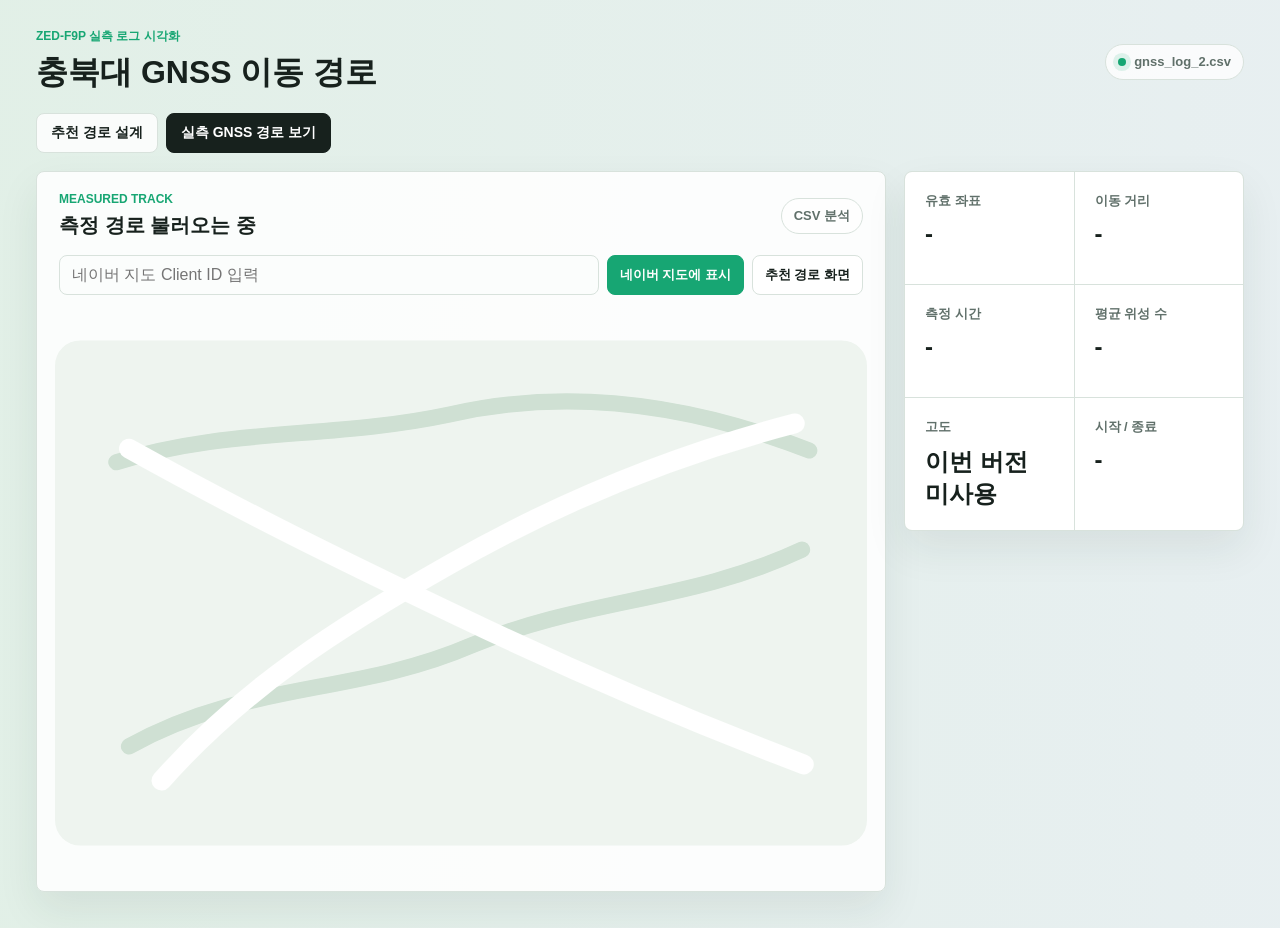
==== walked_path.html @ 3485643a "Add walked path page" ====
<!DOCTYPE html>
<html lang="ko">
<head>
  <meta charset="UTF-8">
  <meta name="viewport" content="width=device-width, initial-scale=1.0">
  <title>GNSS Walked Path</title>
  <link rel="stylesheet" href="styles.css">
</head>
<body>
  <header class="topbar">
    <div>
      <p class="eyebrow">ZED-F9P 실측 로그 시각화</p>
      <h1>충북대 GNSS 이동 경로</h1>
    </div>
    <div class="status-pill"><span class="dot"></span>gnss_log_2.csv</div>
  </header>

  <nav class="quick-links" aria-label="페이지 이동">
    <a class="quick-link" href="index.html">추천 경로 설계</a>
    <a class="quick-link active" href="walked_path.html">실측 GNSS 경로 보기</a>
  </nav>

  <main class="walk-shell">
    <section class="walk-map-panel">
      <div class="map-toolbar">
        <div>
          <p class="eyebrow">Measured Track</p>
          <h2 id="walkTitle">측정 경로 불러오는 중</h2>
        </div>
        <div class="route-badge" id="walkBadge">CSV 분석</div>
      </div>
      <div class="naver-config">
        <input id="walkNaverClientId" type="password" placeholder="네이버 지도 Client ID 입력">
        <button id="loadWalkNaverMap">네이버 지도에 표시</button>
        <a href="index.html">추천 경로 화면</a>
      </div>
      <div class="walk-map-wrap">
        <div id="walkNaverMap" class="naver-map" aria-label="네이버 지도 기반 실측 이동 경로"></div>
        <svg id="walkSvg" class="walk-svg" viewBox="0 0 900 560" role="img" aria-label="GNSS 실측 이동 경로">
          <rect x="0" y="0" width="900" height="560" rx="28" fill="#eef4ef"></rect>
          <path d="M68 135 C192 96 306 110 438 82 C570 52 702 70 836 122" class="terrain-line"></path>
          <path d="M82 450 C210 378 332 394 462 338 C586 286 704 290 828 232" class="terrain-line"></path>
          <path d="M82 120 C204 188 318 244 448 306 C586 372 704 422 830 470" class="road"></path>
          <path d="M118 488 C210 384 318 316 438 248 C564 176 690 126 820 92" class="road"></path>
          <path id="walkTrack" class="measured-track" d=""></path>
          <g id="walkPoints"></g>
        </svg>
      </div>
    </section>

    <section class="walk-summary-panel">
      <div class="metric"><span>유효 좌표</span><strong id="pointCount">-</strong></div>
      <div class="metric"><span>이동 거리</span><strong id="walkDistance">-</strong></div>
      <div class="metric"><span>측정 시간</span><strong id="walkDuration">-</strong></div>
      <div class="metric"><span>평균 위성 수</span><strong id="avgSatellites">-</strong></div>
      <div class="metric"><span>고도</span><strong id="altRange">이번 버전 미사용</strong></div>
      <div class="metric"><span>시작 / 종료</span><strong id="startEnd">-</strong></div>
    </section>
  </main>

  <script src="walked_path.js"></script>
</body>
</html>
---- styles.css ----
:root {
  --ink: #17211d;
  --muted: #60706a;
  --panel: #ffffff;
  --line: #d8e2dc;
  --mint: #17a673;
  --blue: #2f80ed;
  --amber: #f1a638;
  --coral: #e96754;
  --ground: #f3f6f1;
}

* {
  box-sizing: border-box;
}

body {
  margin: 0;
  min-height: 100vh;
  color: var(--ink);
  font-family: "Segoe UI", "Noto Sans KR", Arial, sans-serif;
  background:
    linear-gradient(90deg, rgba(23, 166, 115, .08), rgba(47, 128, 237, .06)),
    var(--ground);
}

.topbar {
  display: flex;
  align-items: center;
  justify-content: space-between;
  gap: 24px;
  padding: 28px 36px 18px;
}

.quick-links {
  display: flex;
  flex-wrap: wrap;
  gap: 8px;
  padding: 0 36px 18px;
}

.quick-link {
  display: inline-flex;
  align-items: center;
  justify-content: center;
  min-height: 40px;
  padding: 0 14px;
  border: 1px solid var(--line);
  border-radius: 8px;
  color: var(--ink);
  background: rgba(255, 255, 255, .82);
  font-size: 14px;
  font-weight: 800;
  text-decoration: none;
}

.quick-link.active {
  color: #ffffff;
  border-color: var(--ink);
  background: var(--ink);
}

.eyebrow {
  margin: 0 0 6px;
  color: var(--mint);
  font-size: 12px;
  font-weight: 800;
  text-transform: uppercase;
}

h1,
h2 {
  margin: 0;
  letter-spacing: 0;
}

h1 {
  font-size: 32px;
}

h2 {
  font-size: 20px;
}

.status-pill,
.route-badge {
  display: inline-flex;
  align-items: center;
  gap: 8px;
  min-height: 36px;
  padding: 8px 12px;
  border: 1px solid var(--line);
  border-radius: 999px;
  color: var(--muted);
  background: rgba(255, 255, 255, .78);
  font-size: 13px;
  font-weight: 700;
}

.dot {
  width: 8px;
  height: 8px;
  border-radius: 50%;
  background: var(--mint);
  box-shadow: 0 0 0 5px rgba(23, 166, 115, .13);
}

.app-shell {
  display: grid;
  grid-template-columns: 300px minmax(380px, 1fr) 310px;
  gap: 18px;
  padding: 0 36px 36px;
}

.control-panel,
.map-panel,
.summary-panel,
.candidate-panel {
  border: 1px solid var(--line);
  border-radius: 8px;
  background: rgba(255, 255, 255, .88);
  box-shadow: 0 18px 42px rgba(28, 54, 43, .08);
}

.control-panel,
.candidate-panel {
  padding: 20px;
}

.section-title {
  display: flex;
  align-items: center;
  gap: 10px;
  margin-bottom: 18px;
}

.section-title span {
  display: grid;
  place-items: center;
  width: 34px;
  height: 34px;
  border-radius: 50%;
  color: white;
  background: var(--ink);
  font-size: 12px;
  font-weight: 800;
}

label {
  display: block;
  margin: 16px 0 8px;
  color: #31413b;
  font-size: 13px;
  font-weight: 800;
}

select,
button,
input {
  font: inherit;
}

select {
  width: 100%;
  height: 44px;
  padding: 0 12px;
  border: 1px solid var(--line);
  border-radius: 8px;
  color: var(--ink);
  background: #fbfdfc;
}

.segmented {
  display: grid;
  grid-template-columns: repeat(3, 1fr);
  gap: 6px;
}

.segmented button,
.primary-action,
.secondary-action {
  border: 0;
  border-radius: 8px;
  cursor: pointer;
  font-weight: 800;
}

.segmented button {
  height: 42px;
  color: var(--muted);
  background: #eef4ef;
}

.segmented button.active {
  color: #ffffff;
  background: var(--ink);
}

.pace-row {
  display: flex;
  align-items: center;
  gap: 12px;
}

.pace-row input {
  width: 100%;
  accent-color: var(--mint);
}

.pace-row strong {
  min-width: 78px;
  font-size: 14px;
}

.node-picker {
  display: grid;
  gap: 8px;
  max-height: 300px;
  overflow: auto;
  padding-right: 4px;
}

.node-group-title {
  margin-top: 8px;
  color: var(--mint);
  font-size: 12px;
  font-weight: 900;
}

.node-option {
  display: flex;
  align-items: center;
  gap: 9px;
  min-height: 38px;
  margin: 0;
  padding: 8px 10px;
  border: 1px solid var(--line);
  border-radius: 8px;
  color: #31413b;
  background: #fbfdfc;
  font-size: 13px;
  font-weight: 800;
  cursor: pointer;
}

.selected-node-button {
  width: 100%;
  text-align: left;
  justify-content: space-between;
}

.selected-node-button span {
  line-height: 1.35;
}

.delete-node {
  flex: 0 0 auto;
  padding: 5px 8px;
  border-radius: 999px;
  color: #ffffff;
  background: #e96754;
  font-size: 11px;
  font-style: normal;
  font-weight: 900;
}

.node-option input {
  width: 16px;
  height: 16px;
  accent-color: var(--mint);
}

.node-order {
  min-height: 38px;
  margin-top: 8px;
  padding: 9px 10px;
  border-radius: 8px;
  color: #315045;
  background: #f2faf6;
  font-size: 12px;
  font-weight: 800;
  line-height: 1.55;
}

.segment-list {
  display: grid;
  gap: 8px;
  min-height: 40px;
  padding: 10px;
  border: 1px solid var(--line);
  border-radius: 8px;
  color: var(--muted);
  background: #fbfdfc;
  font-size: 12px;
  font-weight: 800;
  line-height: 1.5;
}

.map-segment-summary {
  margin: 0 18px 18px;
}

.segment-item {
  display: flex;
  justify-content: space-between;
  gap: 10px;
  color: #31413b;
}

.segment-item span {
  display: grid;
  gap: 2px;
}

.segment-item em {
  color: var(--muted);
  font-size: 11px;
  font-style: normal;
  font-weight: 700;
}

.segment-item strong {
  color: var(--mint);
  white-space: nowrap;
}

.primary-action,
.secondary-action {
  width: 100%;
  height: 48px;
  margin-top: 22px;
}

.primary-action {
  color: #ffffff;
  background: linear-gradient(135deg, var(--mint), var(--blue));
}

.secondary-action {
  color: var(--ink);
  border: 1px solid var(--line);
  background: #ffffff;
}

.map-panel {
  overflow: hidden;
}

.map-toolbar {
  display: flex;
  align-items: center;
  justify-content: space-between;
  gap: 14px;
  padding: 20px 22px 0;
}

.naver-config {
  display: grid;
  grid-template-columns: minmax(160px, 1fr) auto auto;
  gap: 8px;
  padding: 16px 22px 0;
}

.naver-config input {
  min-width: 0;
  height: 40px;
  padding: 0 12px;
  border: 1px solid var(--line);
  border-radius: 8px;
  color: var(--ink);
  background: #fbfdfc;
}

.naver-config button,
.naver-config a {
  display: inline-flex;
  align-items: center;
  justify-content: center;
  min-height: 40px;
  padding: 0 12px;
  border: 1px solid var(--line);
  border-radius: 8px;
  color: var(--ink);
  background: #ffffff;
  font-size: 13px;
  font-weight: 800;
  text-decoration: none;
  cursor: pointer;
}

.naver-config button {
  color: #ffffff;
  border-color: var(--mint);
  background: var(--mint);
}

.calibration-panel {
  display: grid;
  grid-template-columns: minmax(170px, 1fr) auto auto auto;
  gap: 8px;
  padding: 10px 22px 0;
}

.calibration-panel select,
.calibration-panel button {
  min-height: 38px;
  border: 1px solid var(--line);
  border-radius: 8px;
  color: var(--ink);
  background: #ffffff;
  font-size: 13px;
  font-weight: 800;
}

.calibration-panel button {
  padding: 0 12px;
  cursor: pointer;
}

.calibration-panel button.active {
  color: #ffffff;
  border-color: var(--coral);
  background: var(--coral);
}

.custom-node-panel {
  display: grid;
  grid-template-columns: minmax(180px, 1fr) 90px auto auto;
  gap: 8px;
  padding: 10px 22px 0;
}

.custom-node-panel input,
.custom-node-panel button,
.segment-override-panel input,
.segment-override-panel select,
.segment-override-panel button {
  min-height: 38px;
  border: 1px solid var(--line);
  border-radius: 8px;
  color: var(--ink);
  background: #ffffff;
  font-size: 13px;
  font-weight: 800;
}

.custom-node-panel input,
.segment-override-panel input,
.segment-override-panel select {
  min-width: 0;
  padding: 0 12px;
}

.custom-node-panel button,
.segment-override-panel button {
  padding: 0 12px;
  cursor: pointer;
}

.custom-node-panel button.active {
  color: #ffffff;
  border-color: var(--blue);
  background: var(--blue);
}

.segment-override-panel {
  display: grid;
  grid-template-columns: minmax(180px, 1fr) 120px 120px auto auto;
  gap: 8px;
  padding: 10px 22px 0;
}

.campus-map {
  position: relative;
  padding: 18px;
}

.naver-map {
  display: none;
  width: 100%;
  min-height: 460px;
  border-radius: 8px;
  overflow: hidden;
  background: #eef4ef;
}

.map-panel.naver-ready .naver-map {
  display: block;
}

.map-panel.naver-ready .campus-map svg,
.map-panel.naver-ready .campus-map .fallback-notice {
  display: none;
}

.fallback-notice {
  margin-bottom: 10px;
  padding: 10px 12px;
  border: 1px solid #cfe4d8;
  border-radius: 8px;
  color: #315045;
  background: #f2faf6;
  font-size: 13px;
  font-weight: 700;
}

.campus-map svg {
  display: block;
  width: 100%;
  min-height: 460px;
}

.terrain-line {
  fill: none;
  stroke: #cfe0d3;
  stroke-width: 18;
  stroke-linecap: round;
}

.road {
  fill: none;
  stroke: #ffffff;
  stroke-width: 22;
  stroke-linecap: round;
}

.road.secondary {
  stroke-width: 15;
  stroke: #f7fbf8;
}

.route-path {
  fill: none;
  stroke: url(#greenPath);
  stroke-width: 14;
  stroke-linecap: round;
  stroke-dasharray: 18 10;
}

.measured-track {
  fill: none;
  stroke: #e96754;
  stroke-width: 8;
  stroke-linecap: round;
  stroke-linejoin: round;
  filter: drop-shadow(0 10px 10px rgba(85, 34, 26, .18));
}

.measured-base-path {
  fill: none;
  stroke: #e96754;
  stroke-width: 10;
  stroke-linecap: round;
  stroke-linejoin: round;
  stroke-opacity: .62;
  cursor: crosshair;
}

.measured-node {
  fill: #2f80ed;
  stroke: #ffffff;
  stroke-width: 5;
  cursor: pointer;
}

.measured-node.selected {
  fill: #17a673;
}

.node-tooltip rect {
  fill: #ffffff;
  stroke: #d8e2dc;
  stroke-width: 2;
  filter: drop-shadow(0 8px 12px rgba(28, 54, 43, .16));
}

.node-tooltip text {
  fill: #17211d;
  font-size: 16px;
  font-weight: 900;
}

.node-tooltip .node-tooltip-sub {
  fill: #60706a;
  font-size: 12px;
  font-weight: 800;
}

.walk-label {
  fill: #17211d;
  font-size: 18px;
  font-weight: 900;
}

.building rect {
  fill: #ffffff;
  stroke: #c8d7d0;
  stroke-width: 2;
}

.building text,
.field text,
.gate text {
  text-anchor: middle;
  font-size: 18px;
  font-weight: 800;
  fill: #26342f;
}

.field ellipse {
  fill: #dff0e2;
  stroke: #17a673;
  stroke-width: 3;
}

.field ellipse + ellipse {
  fill: none;
  stroke: #7fbea2;
  stroke-width: 2;
}

.gate circle,
.route-point {
  fill: #17211d;
  stroke: #ffffff;
  stroke-width: 5;
}

.route-point.end {
  fill: var(--coral);
}

.summary-panel {
  display: grid;
  grid-template-columns: repeat(2, 1fr);
  gap: 1px;
  overflow: hidden;
  align-self: start;
  background: var(--line);
}

.metric {
  min-height: 112px;
  padding: 20px;
  background: #ffffff;
}

.metric span {
  display: block;
  color: var(--muted);
  font-size: 13px;
  font-weight: 800;
}

.metric strong {
  display: block;
  margin-top: 10px;
  font-size: 24px;
}

.candidate-panel {
  grid-column: 3;
}

.walk-shell {
  display: grid;
  grid-template-columns: minmax(480px, 1fr) 340px;
  gap: 18px;
  padding: 0 36px 36px;
}

.walk-map-panel,
.walk-summary-panel {
  border: 1px solid var(--line);
  border-radius: 8px;
  background: rgba(255, 255, 255, .88);
  box-shadow: 0 18px 42px rgba(28, 54, 43, .08);
  overflow: hidden;
}

.walk-map-wrap {
  padding: 18px;
}

.walk-svg {
  display: block;
  width: 100%;
  min-height: 560px;
}

.walk-summary-panel {
  display: grid;
  grid-template-columns: repeat(2, 1fr);
  gap: 1px;
  align-self: start;
  background: var(--line);
}

.walk-map-panel.naver-ready .naver-map {
  display: block;
}

.walk-map-panel.naver-ready .walk-svg {
  display: none;
}

.route-list {
  display: grid;
  gap: 10px;
}

.route-card {
  width: 100%;
  border: 1px solid var(--line);
  border-radius: 8px;
  padding: 14px;
  text-align: left;
  color: var(--ink);
  background: #fbfdfc;
  cursor: pointer;
}

.route-card.active {
  border-color: var(--mint);
  box-shadow: inset 4px 0 0 var(--mint);
}

.route-card h3 {
  margin: 0 0 8px;
  font-size: 16px;
}

.route-card p {
  margin: 0;
  color: var(--muted);
  font-size: 13px;
  line-height: 1.55;
}

.chip-row {
  display: flex;
  flex-wrap: wrap;
  gap: 6px;
  margin-top: 10px;
}

.chip {
  padding: 5px 8px;
  border-radius: 999px;
  color: #33443e;
  background: #edf4f1;
  font-size: 12px;
  font-weight: 800;
}

@media (max-width: 1100px) {
  .app-shell {
    grid-template-columns: 280px 1fr;
  }

  .summary-panel,
  .candidate-panel,
  .walk-map-panel,
  .walk-summary-panel {
    grid-column: 1 / -1;
  }

  .walk-shell {
    grid-template-columns: 1fr;
  }
}

@media (max-width: 760px) {
  .topbar {
    align-items: flex-start;
    flex-direction: column;
    padding: 22px 18px 14px;
  }

  .quick-links {
    padding: 0 18px 14px;
  }

  .quick-link {
    flex: 1 1 170px;
  }

  .app-shell {
    grid-template-columns: 1fr;
    padding: 0 18px 24px;
  }

  .map-toolbar {
    align-items: flex-start;
    flex-direction: column;
  }

  .naver-config {
    grid-template-columns: 1fr;
    padding: 14px 18px 0;
  }

  .calibration-panel {
    grid-template-columns: 1fr;
    padding: 10px 18px 0;
  }

  .custom-node-panel {
    grid-template-columns: 1fr;
    padding: 10px 18px 0;
  }

  .segment-override-panel {
    grid-template-columns: 1fr;
    padding: 10px 18px 0;
  }

  .campus-map svg {
    min-height: 320px;
  }

  .naver-map {
    min-height: 320px;
  }

  .summary-panel,
  .candidate-panel {
    grid-column: auto;
  }

  .walk-shell {
    grid-template-columns: 1fr;
    padding: 0 18px 24px;
  }

  .walk-svg {
    min-height: 360px;
  }
}
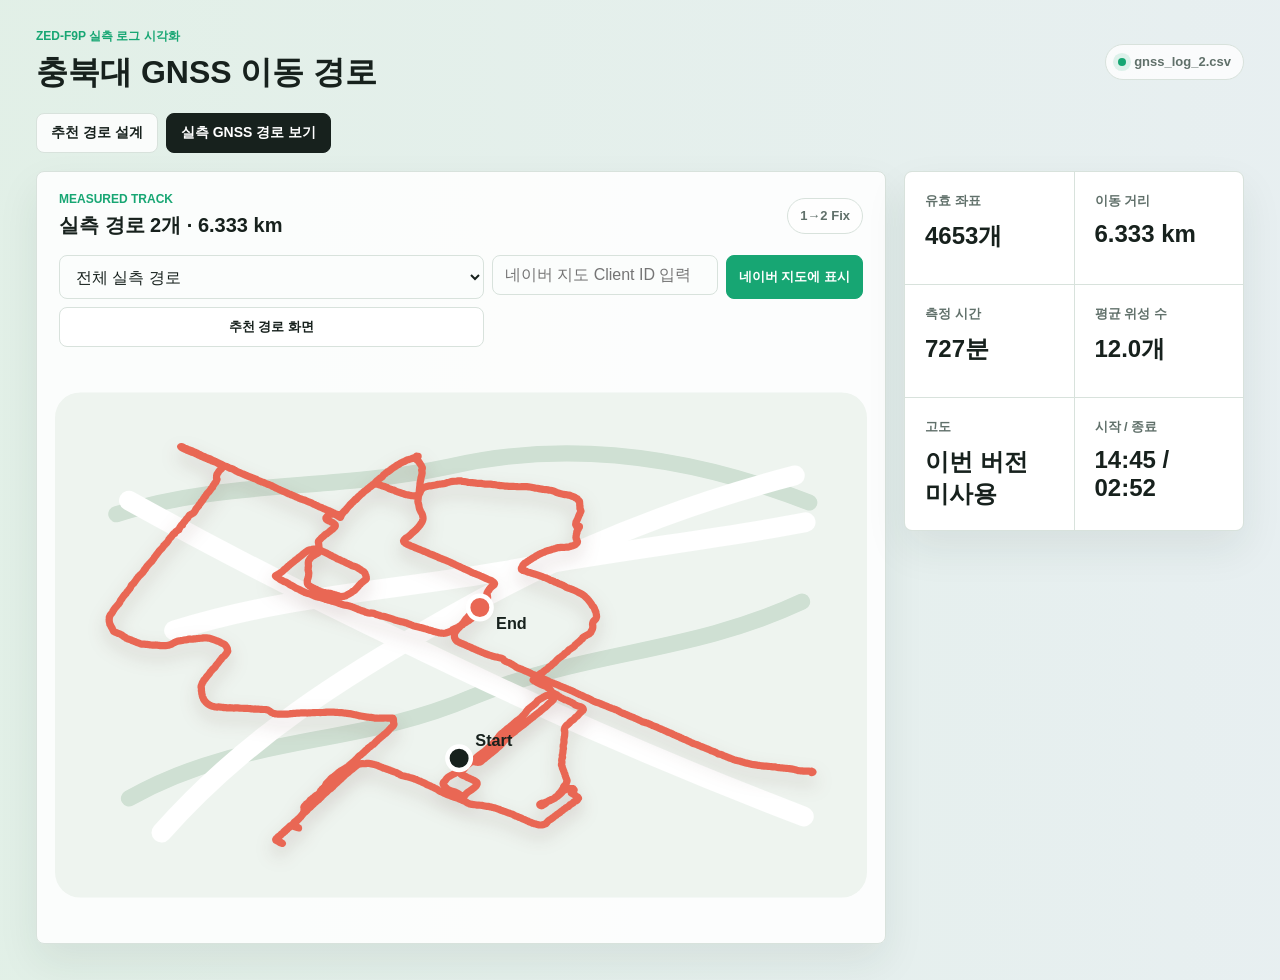
==== commit 815b83ee: "Update campus run navigator" ====
--- a/walked_path.html
+++ b/walked_path.html
@@ -12,7 +12,10 @@
       <p class="eyebrow">ZED-F9P 실측 로그 시각화</p>
       <h1>충북대 GNSS 이동 경로</h1>
     </div>
-    <div class="status-pill"><span class="dot"></span>gnss_log_2.csv</div>
+    <div class="status-pill">
+      <span class="dot"></span>
+      gnss_log_2.csv
+    </div>
   </header>
 
   <nav class="quick-links" aria-label="페이지 이동">
@@ -29,11 +32,18 @@
         </div>
         <div class="route-badge" id="walkBadge">CSV 분석</div>
       </div>
+
       <div class="naver-config">
+        <select id="walkMeasuredLog" aria-label="실측 로그 선택">
+          <option value="all" selected>전체 실측 경로</option>
+          <option value="gnss_log_2.csv">실측 경로 1</option>
+          <option value="gnss_log_3.csv">실측 경로 2</option>
+        </select>
         <input id="walkNaverClientId" type="password" placeholder="네이버 지도 Client ID 입력">
         <button id="loadWalkNaverMap">네이버 지도에 표시</button>
         <a href="index.html">추천 경로 화면</a>
       </div>
+
       <div class="walk-map-wrap">
         <div id="walkNaverMap" class="naver-map" aria-label="네이버 지도 기반 실측 이동 경로"></div>
         <svg id="walkSvg" class="walk-svg" viewBox="0 0 900 560" role="img" aria-label="GNSS 실측 이동 경로">
@@ -42,6 +52,7 @@
           <path d="M82 450 C210 378 332 394 462 338 C586 286 704 290 828 232" class="terrain-line"></path>
           <path d="M82 120 C204 188 318 244 448 306 C586 372 704 422 830 470" class="road"></path>
           <path d="M118 488 C210 384 318 316 438 248 C564 176 690 126 820 92" class="road"></path>
+          <path d="M132 264 C252 226 370 220 498 198 C628 174 728 164 832 144" class="road"></path>
           <path id="walkTrack" class="measured-track" d=""></path>
           <g id="walkPoints"></g>
         </svg>
@@ -49,12 +60,30 @@
     </section>
 
     <section class="walk-summary-panel">
-      <div class="metric"><span>유효 좌표</span><strong id="pointCount">-</strong></div>
-      <div class="metric"><span>이동 거리</span><strong id="walkDistance">-</strong></div>
-      <div class="metric"><span>측정 시간</span><strong id="walkDuration">-</strong></div>
-      <div class="metric"><span>평균 위성 수</span><strong id="avgSatellites">-</strong></div>
-      <div class="metric"><span>고도</span><strong id="altRange">이번 버전 미사용</strong></div>
-      <div class="metric"><span>시작 / 종료</span><strong id="startEnd">-</strong></div>
+      <div class="metric">
+        <span>유효 좌표</span>
+        <strong id="pointCount">-</strong>
+      </div>
+      <div class="metric">
+        <span>이동 거리</span>
+        <strong id="walkDistance">-</strong>
+      </div>
+      <div class="metric">
+        <span>측정 시간</span>
+        <strong id="walkDuration">-</strong>
+      </div>
+      <div class="metric">
+        <span>평균 위성 수</span>
+        <strong id="avgSatellites">-</strong>
+      </div>
+      <div class="metric">
+        <span>고도</span>
+        <strong id="altRange">-</strong>
+      </div>
+      <div class="metric">
+        <span>시작 / 종료</span>
+        <strong id="startEnd">-</strong>
+      </div>
     </section>
   </main>
 
--- a/styles.css
+++ b/styles.css
@@ -115,6 +115,7 @@
 .control-panel,
 .map-panel,
 .summary-panel,
+.graph-panel,
 .candidate-panel {
   border: 1px solid var(--line);
   border-radius: 8px;
@@ -123,7 +124,8 @@
 }
 
 .control-panel,
-.candidate-panel {
+.candidate-panel,
+.graph-panel {
   padding: 20px;
 }
 
@@ -170,6 +172,16 @@
   background: #fbfdfc;
 }
 
+.graph-input {
+  width: 100%;
+  height: 44px;
+  padding: 0 12px;
+  border: 1px solid var(--line);
+  border-radius: 8px;
+  color: var(--ink);
+  background: #fbfdfc;
+}
+
 .segmented {
   display: grid;
   grid-template-columns: repeat(3, 1fr);
@@ -183,6 +195,23 @@
   border-radius: 8px;
   cursor: pointer;
   font-weight: 800;
+}
+
+.secondary-action.compact {
+  height: 42px;
+  margin-top: 0;
+}
+
+.secondary-action.danger {
+  color: #b5392d;
+  border-color: #f0c7c0;
+}
+
+.graph-actions {
+  display: grid;
+  grid-template-columns: 1fr 1fr;
+  gap: 8px;
+  margin-top: 8px;
 }
 
 .segmented button {
@@ -563,8 +592,53 @@
   cursor: pointer;
 }
 
+.measured-node.candidate {
+  fill: #ffffff;
+  stroke: #e96754;
+  stroke-width: 3;
+}
+
+.measured-node.candidate.chosen {
+  fill: #dff7eb;
+  stroke: #17a673;
+}
+
 .measured-node.selected {
   fill: #17a673;
+}
+
+.graph-edge {
+  fill: none;
+  stroke: #f1a638;
+  stroke-width: 14;
+  stroke-linecap: round;
+  stroke-linejoin: round;
+  stroke-opacity: 1;
+}
+
+.graph-edge-candidate {
+  fill: none;
+  stroke: #ffd166;
+  stroke-width: 8;
+  stroke-linecap: round;
+  stroke-linejoin: round;
+  stroke-dasharray: 5 8;
+  stroke-opacity: .9;
+}
+
+.graph-node {
+  fill: #2f80ed;
+  stroke: #ffffff;
+  stroke-width: 5;
+  filter: drop-shadow(0 6px 8px rgba(34, 74, 132, .24));
+}
+
+.graph-node-label {
+  fill: #ffffff;
+  font-size: 10px;
+  font-weight: 900;
+  text-anchor: middle;
+  dominant-baseline: central;
 }
 
 .node-tooltip rect {
@@ -639,6 +713,104 @@
   background: var(--line);
 }
 
+.graph-panel {
+  grid-column: 1 / -1;
+}
+
+.graph-document {
+  display: grid;
+  gap: 16px;
+  color: #31413b;
+  font-size: 13px;
+  line-height: 1.55;
+  overflow-x: auto;
+}
+
+.graph-document h3 {
+  margin: 0 0 8px;
+  color: var(--ink);
+  font-size: 16px;
+}
+
+.graph-table {
+  width: 100%;
+  border-collapse: collapse;
+  overflow: hidden;
+  border: 1px solid var(--line);
+  border-radius: 8px;
+}
+
+.graph-table th,
+.graph-table td {
+  padding: 9px 10px;
+  border-bottom: 1px solid var(--line);
+  text-align: left;
+  vertical-align: top;
+}
+
+.graph-table th {
+  color: var(--muted);
+  background: #f2faf6;
+  font-size: 12px;
+}
+
+.graph-table tr:last-child td {
+  border-bottom: 0;
+}
+
+.graph-note {
+  margin: 0 0 8px;
+  padding: 10px 12px;
+  border: 1px solid #f3d88e;
+  border-radius: 8px;
+  color: #5e4800;
+  background: #fff8de;
+  font-size: 13px;
+  font-weight: 800;
+}
+
+.graph-manage {
+  display: flex;
+  flex-wrap: wrap;
+  gap: 6px;
+}
+
+.graph-delete {
+  min-height: 28px;
+  padding: 0 9px;
+  border-radius: 8px;
+  font-size: 12px;
+  font-weight: 900;
+  cursor: pointer;
+}
+
+.graph-delete {
+  border: 1px solid #f0c7c0;
+  color: #b5392d;
+  background: #fff7f5;
+}
+
+.graph-approve {
+  min-height: 28px;
+  padding: 0 9px;
+  border: 1px solid #b8e5d1;
+  border-radius: 8px;
+  color: #0e7a52;
+  background: #effaf5;
+  font-size: 12px;
+  font-weight: 900;
+  cursor: pointer;
+}
+
+.graph-empty {
+  padding: 14px;
+  border: 1px solid var(--line);
+  border-radius: 8px;
+  color: var(--muted);
+  background: #fbfdfc;
+  font-weight: 800;
+}
+
 .metric {
   min-height: 112px;
   padding: 20px;
@@ -656,10 +828,6 @@
   display: block;
   margin-top: 10px;
   font-size: 24px;
-}
-
-.candidate-panel {
-  grid-column: 3;
 }
 
 .walk-shell {
@@ -760,6 +928,7 @@
 
   .summary-panel,
   .candidate-panel,
+  .graph-panel,
   .walk-map-panel,
   .walk-summary-panel {
     grid-column: 1 / -1;
@@ -815,6 +984,10 @@
     padding: 10px 18px 0;
   }
 
+  .graph-actions {
+    grid-template-columns: 1fr;
+  }
+
   .campus-map svg {
     min-height: 320px;
   }
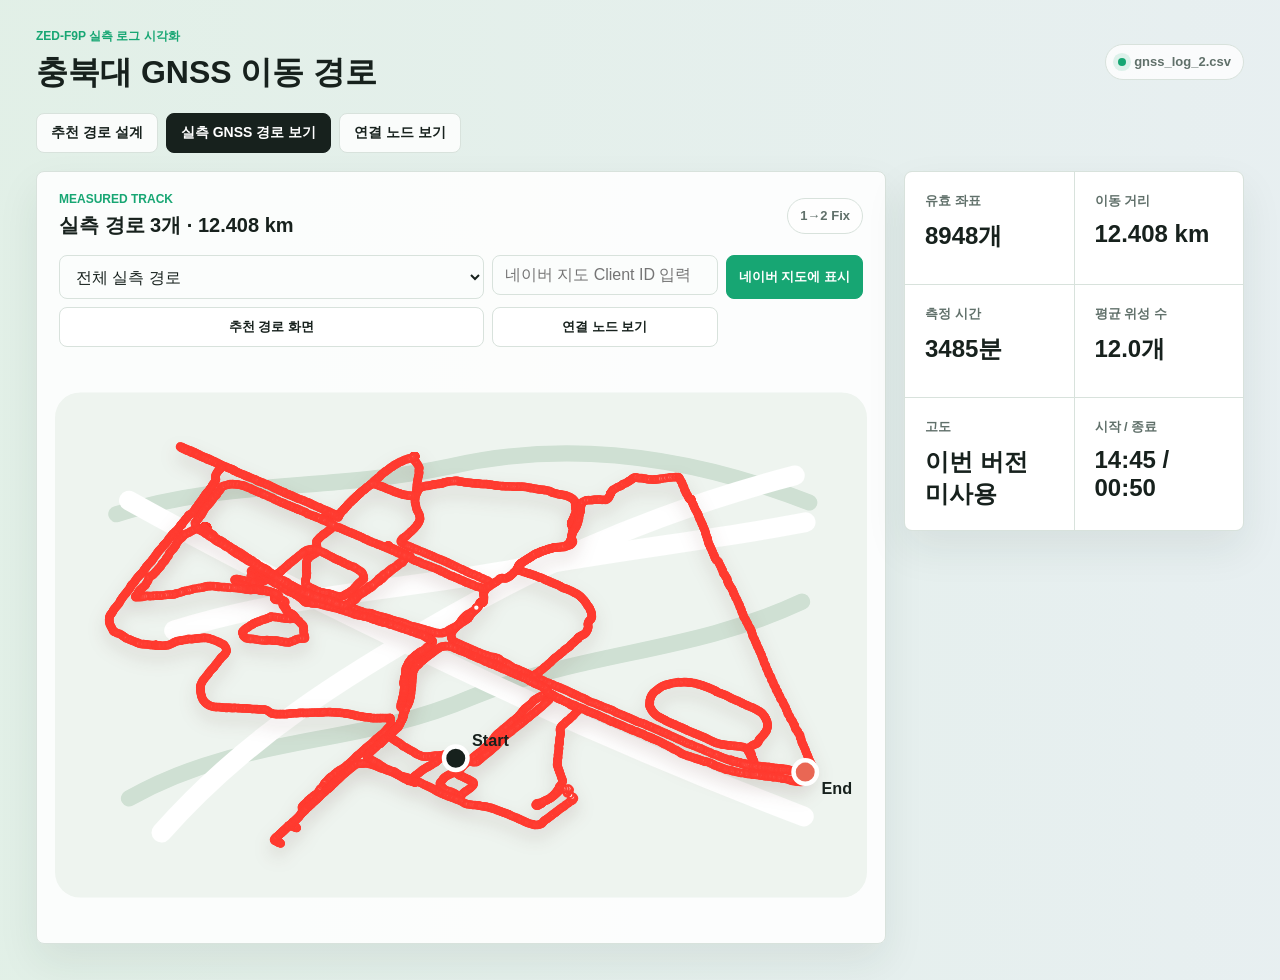
==== commit 74eb629c: "Update route planner and graph views" ====
--- a/walked_path.html
+++ b/walked_path.html
@@ -21,6 +21,7 @@
   <nav class="quick-links" aria-label="페이지 이동">
     <a class="quick-link" href="index.html">추천 경로 설계</a>
     <a class="quick-link active" href="walked_path.html">실측 GNSS 경로 보기</a>
+    <a class="quick-link" href="graph_view.html">연결 노드 보기</a>
   </nav>
 
   <main class="walk-shell">
@@ -38,10 +39,12 @@
           <option value="all" selected>전체 실측 경로</option>
           <option value="gnss_log_2.csv">실측 경로 1</option>
           <option value="gnss_log_3.csv">실측 경로 2</option>
+          <option value="gnss_log_4.csv">실측 경로 3</option>
         </select>
         <input id="walkNaverClientId" type="password" placeholder="네이버 지도 Client ID 입력">
         <button id="loadWalkNaverMap">네이버 지도에 표시</button>
         <a href="index.html">추천 경로 화면</a>
+        <a href="graph_view.html">연결 노드 보기</a>
       </div>
 
       <div class="walk-map-wrap">
@@ -87,6 +90,6 @@
     </section>
   </main>
 
-  <script src="walked_path.js"></script>
+  <script src="walked_path.js?v=20260520-red-polyline-dots"></script>
 </body>
 </html>
--- a/styles.css
+++ b/styles.css
@@ -214,6 +214,17 @@
   margin-top: 8px;
 }
 
+.visually-hidden {
+  position: absolute;
+  width: 1px;
+  height: 1px;
+  margin: -1px;
+  overflow: hidden;
+  clip: rect(0 0 0 0);
+  white-space: nowrap;
+  border: 0;
+}
+
 .segmented button {
   height: 42px;
   color: var(--muted);
@@ -704,6 +715,14 @@
   fill: var(--coral);
 }
 
+.route-point.recommended {
+  fill: var(--mint);
+}
+
+.route-point.recommended.end {
+  fill: #17a673;
+}
+
 .summary-panel {
   display: grid;
   grid-template-columns: repeat(2, 1fr);
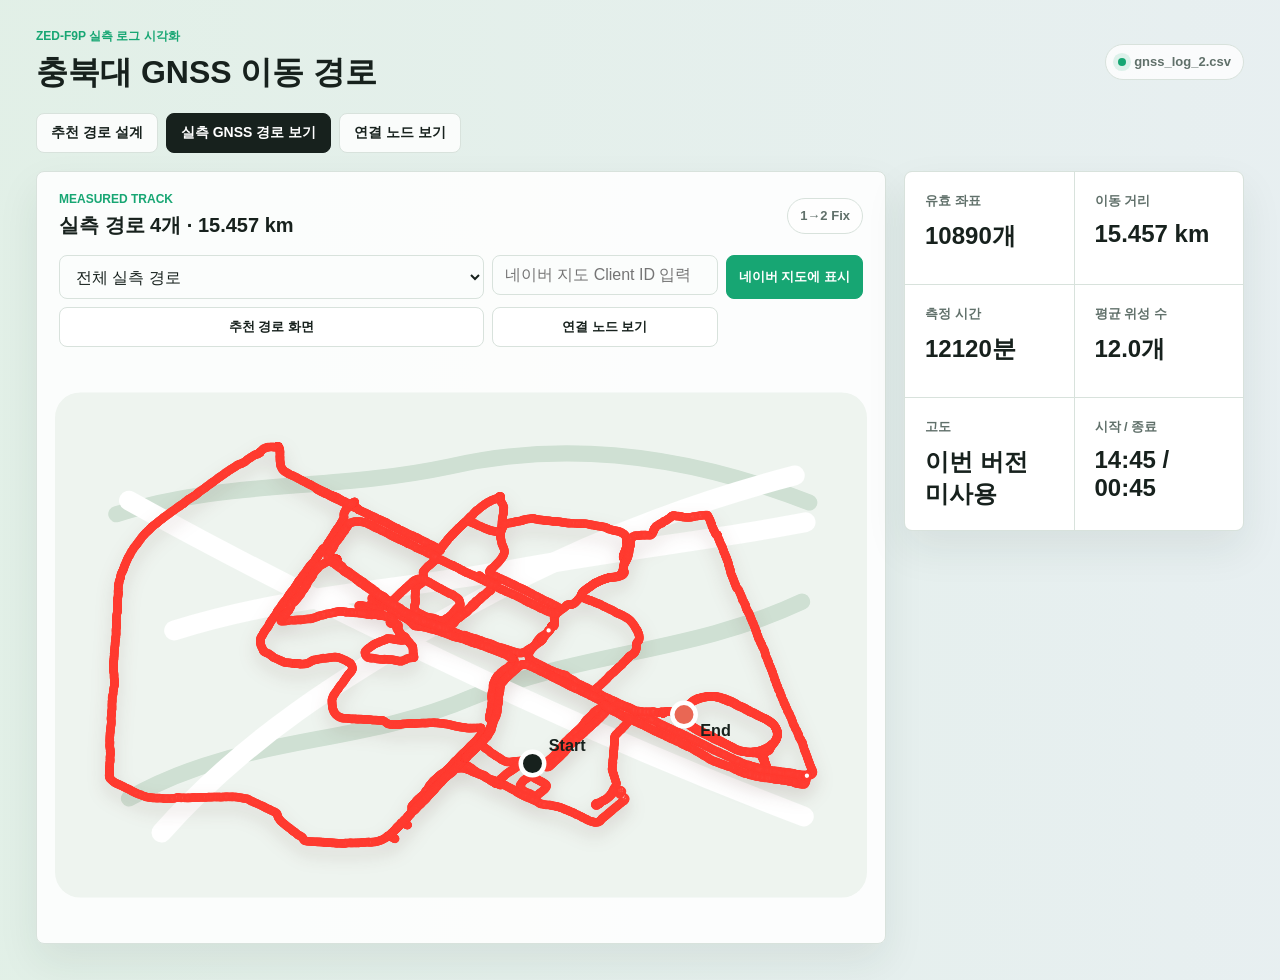
==== commit 2f0208ec: "Add fifth GNSS log" ====
--- a/walked_path.html
+++ b/walked_path.html
@@ -40,6 +40,7 @@
           <option value="gnss_log_2.csv">실측 경로 1</option>
           <option value="gnss_log_3.csv">실측 경로 2</option>
           <option value="gnss_log_4.csv">실측 경로 3</option>
+          <option value="gnss_log_5.csv">실측 경로 4</option>
         </select>
         <input id="walkNaverClientId" type="password" placeholder="네이버 지도 Client ID 입력">
         <button id="loadWalkNaverMap">네이버 지도에 표시</button>
